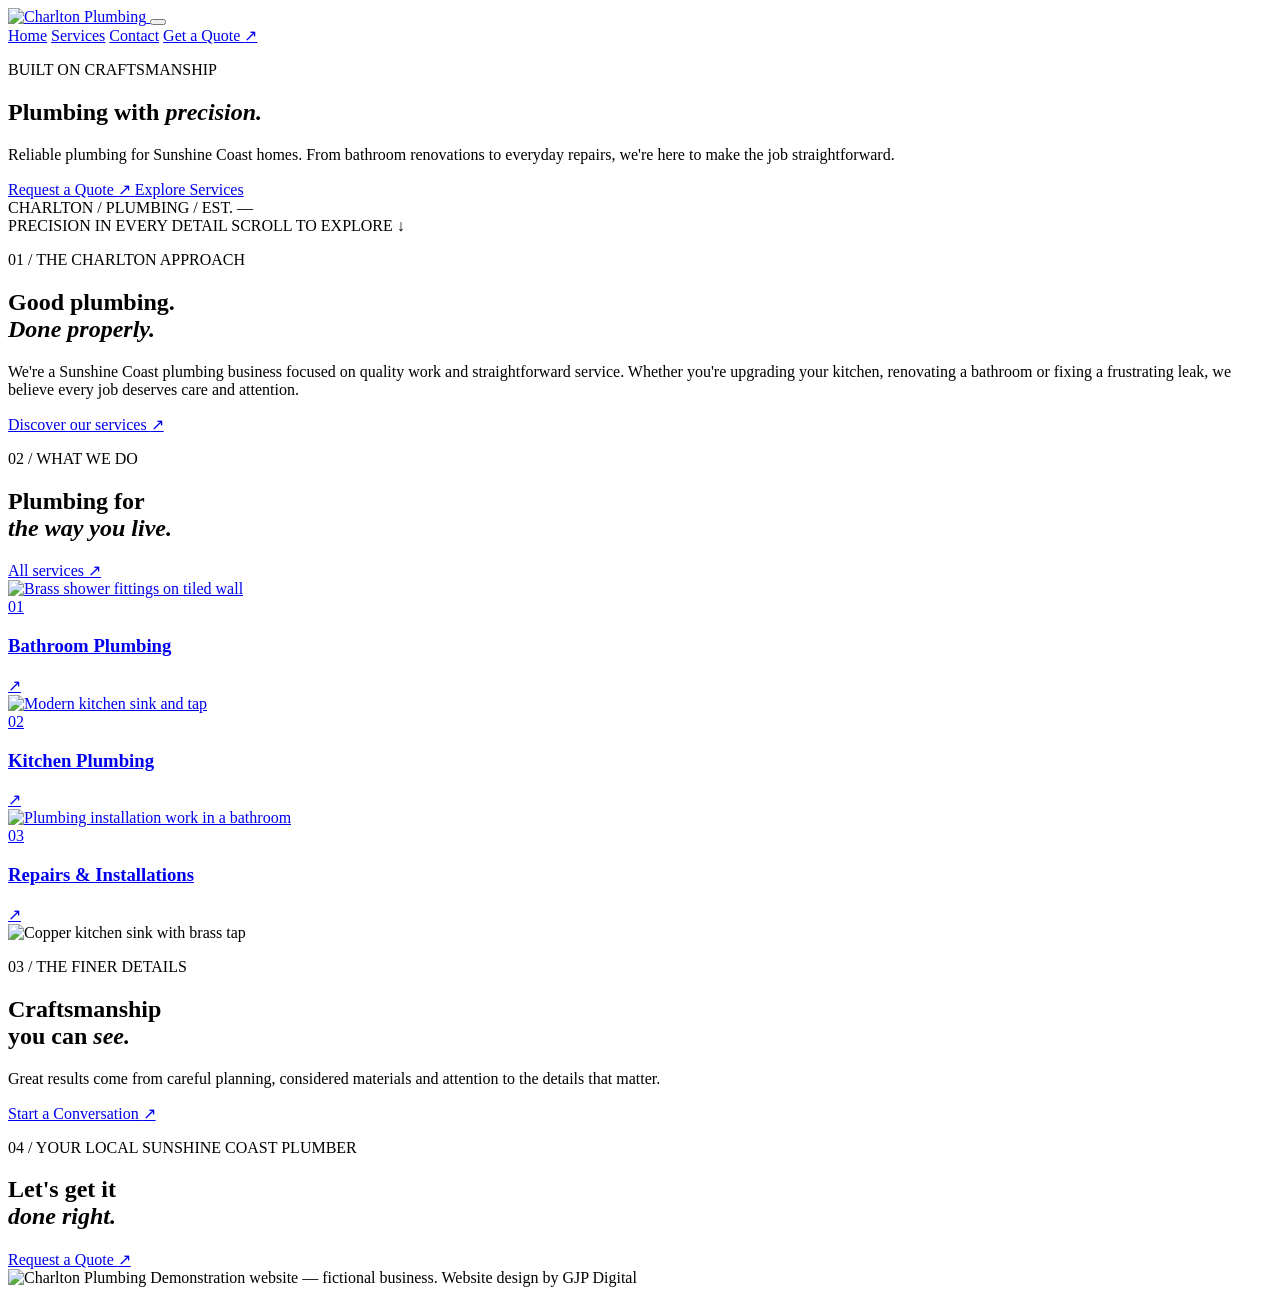
==== index.html @ 3bcf952d "Add files via upload" ====
<!DOCTYPE html>
<html lang="en-AU">
<head>
  <meta charset="UTF-8">
  <meta name="viewport" content="width=device-width, initial-scale=1.0">

  <title>Charlton Plumbing | Plumbing Services</title>
  <meta name="description" content="Explore Charlton Plumbing, a demonstration website showcasing professional plumbing services and custom website design.">

  <link rel="preconnect" href="https://fonts.googleapis.com">
  <link rel="preconnect" href="https://fonts.gstatic.com" crossorigin>
  <link href="https://fonts.googleapis.com/css2?family=DM+Sans:wght@400;500;600;700&family=Manrope:wght@400;500;600;700;800&display=swap" rel="stylesheet">

<link rel="icon" type="image/png" href="images/charlton-plumbing-icon.png">

  <link rel="stylesheet" href="css/style.css">
  <script src="js/script.js" defer></script>
</head>

<body>
  <header class="site-header">
    <div class="container header-inner">
      
<a href="index.html" class="brand" aria-label="Charlton Plumbing homepage">
  <img
    src="images/charlton-plumbing-logo-light.png"
    alt="Charlton Plumbing"
    class="brand-logo"
  >
</a>


      <button class="menu-toggle" type="button"
        aria-label="Toggle navigation"
        aria-controls="main-navigation"
        aria-expanded="false">
        <span></span><span></span><span></span>
      </button>

      <nav id="main-navigation" class="main-nav" aria-label="Main navigation">
        <a href="index.html" aria-current="page">Home</a>
        <a href="services.html">Services</a>
        <a href="contact.html">Contact</a>
        <a href="contact.html" class="nav-cta">
          Get a Quote <span aria-hidden="true">↗</span>
        </a>
      </nav>
    </div>
  </header>

  <main>

    <!-- HERO SECTION -->
    <section class="hero">
      <div class="hero-photo" aria-hidden="true"></div>
      <div class="hero-overlay" aria-hidden="true"></div>

      <div class="container hero-inner">
        <div class="hero-content">
          <p class="eyebrow">
            <span class="eyebrow-line"></span>
            BUILT ON CRAFTSMANSHIP
          </p>

          <h1>Plumbing with <em>precision.</em></h1>

          
<p class="hero-description">
  Reliable plumbing for Sunshine Coast homes.
  From bathroom renovations to everyday repairs,
  we're here to make the job straightforward.
</p>


          <div class="hero-actions">
            <a href="contact.html" class="button button-copper">
              Request a Quote <span aria-hidden="true">↗</span>
            </a>
            <a href="services.html" class="button button-outline">
              Explore Services
            </a>
          </div>
        </div>

        <div class="hero-side-label" aria-hidden="true">
          CHARLTON / PLUMBING / EST. —
        </div>
      </div>

      <div class="hero-bottom">
        <span>PRECISION IN EVERY DETAIL</span>
        <span>SCROLL TO EXPLORE ↓</span>
      </div>
    </section>

    <!-- INTRODUCTION SECTION -->
    <section class="intro section-padding">
      <div class="container intro-grid">
        <div>
          <p class="section-label">
            01 / THE CHARLTON APPROACH
          </p>

          <h2>
            Good plumbing.<br>
            <em>Done properly.</em>
          </h2>
        </div>

        <div class="intro-copy">
          
<p>
  We're a Sunshine Coast plumbing business focused
  on quality work and straightforward service.
  Whether you're upgrading your kitchen, renovating
  a bathroom or fixing a frustrating leak, we believe
  every job deserves care and attention.
</p>


          <a href="services.html" class="text-link">
            Discover our services <span aria-hidden="true">↗</span>
          </a>
        </div>
      </div>
    </section>

    <!-- SERVICES PREVIEW SECTION -->
    <section class="services-preview section-padding">
      <div class="container">
        <div class="section-heading">
          <div>
            <p class="section-label">
              02 / WHAT WE DO
            </p>

            
<h2>
  Plumbing for<br>
  <em>the way you live.</em>
</h2>

          </div>

          <a href="services.html" class="text-link">
            All services <span aria-hidden="true">↗</span>
          </a>
        </div>

        <div class="service-grid">

          <a class="service-card" href="services.html">
            <img
              src="images/brass-shower.jpg"
              alt="Brass shower fittings on tiled wall"
              loading="lazy"
            >

            <div class="service-card-content">
              <span>01</span>
              <h3>Bathroom Plumbing</h3>
              <span class="card-arrow" aria-hidden="true">↗</span>
            </div>
          </a>

          <a class="service-card" href="services.html">
            <img
              src="images/modern-kitchen.jpg"
              alt="Modern kitchen sink and tap"
              loading="lazy"
            >

            <div class="service-card-content">
              <span>02</span>
              <h3>Kitchen Plumbing</h3>
              <span class="card-arrow" aria-hidden="true">↗</span>
            </div>
          </a>

          <a class="service-card" href="services.html">
            <img
              src="images/bathroom-installation.jpg"
              alt="Plumbing installation work in a bathroom"
              loading="lazy"
            >

            <div class="service-card-content">
              <span>03</span>
              <h3>Repairs &amp; Installations</h3>
              <span class="card-arrow" aria-hidden="true">↗</span>
            </div>
          </a>

        </div>
      </div>
    </section>

    <!-- CRAFTSMANSHIP SECTION -->
    <section class="feature section-padding">
      <div class="container feature-grid">

        <div class="feature-image">
          <img
            src="images/copper-kitchen-sink.jpg"
            alt="Copper kitchen sink with brass tap"
            loading="lazy"
          >
        </div>

        <div class="feature-copy">
          <p class="section-label">
            03 / THE FINER DETAILS
          </p>

          <h2>
            Craftsmanship<br>
            you can <em>see.</em>
          </h2>

          <p>
            Great results come from careful planning, considered
            materials and attention to the details that matter.
          </p>

          <a href="contact.html" class="button button-copper">
            Start a Conversation <span aria-hidden="true">↗</span>
          </a>
        </div>

      </div>
    </section>

    <!-- CONTACT CALL TO ACTION -->
    <section class="contact-banner">
      <div class="container">
        
<p class="section-label">
  04 / YOUR LOCAL SUNSHINE COAST PLUMBER
</p>


        <h2>
          Let's get it<br>
          <em>done right.</em>
        </h2>

        <a href="contact.html" class="button button-copper">
          Request a Quote <span aria-hidden="true">↗</span>
        </a>
      </div>
    </section>

  </main>

  <!-- FOOTER -->
  <footer class="site-footer">
    <div class="container footer-inner">
      
<img
  src="images/charlton-plumbing-logo-light.png"
  alt="Charlton Plumbing"
  class="footer-logo"
>


      <span>Demonstration website — fictional business.</span>

      <span>Website design by GJP Digital</span>
    </div>
  </footer>

</body>
</html>
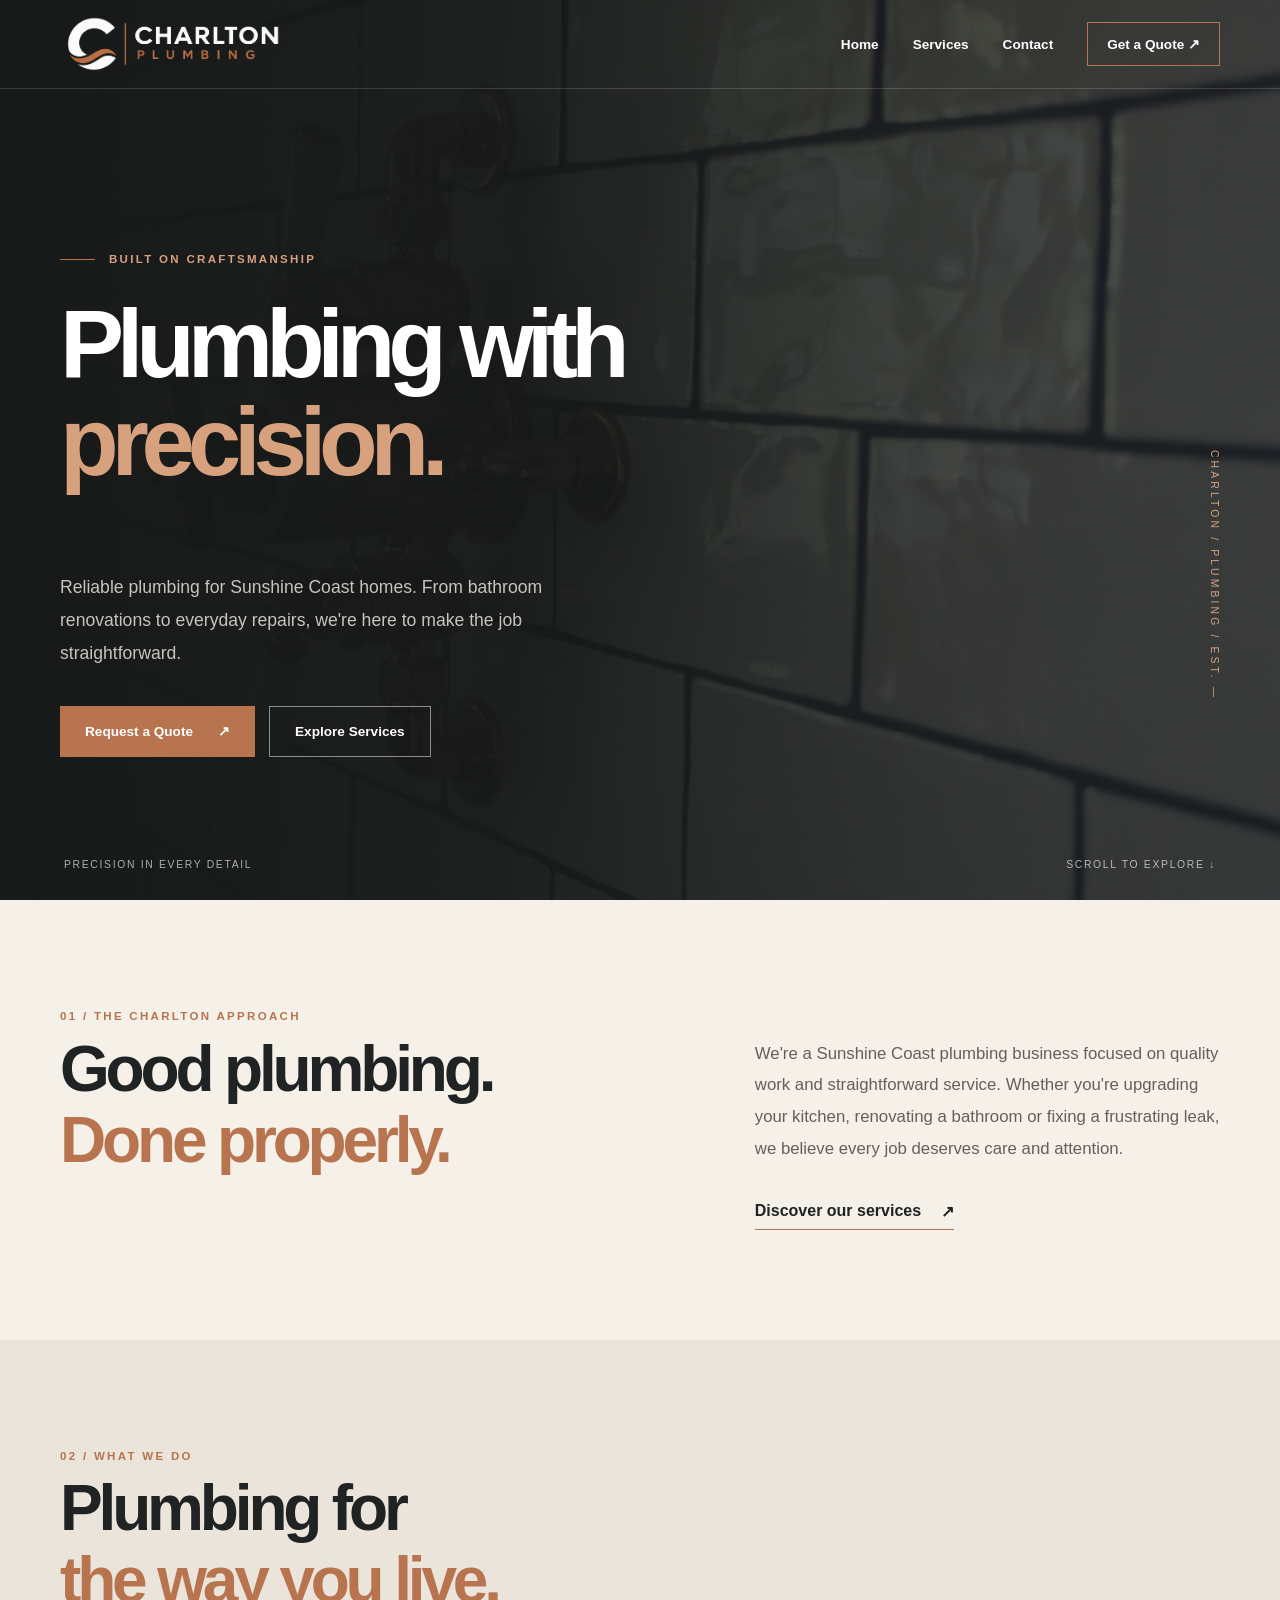
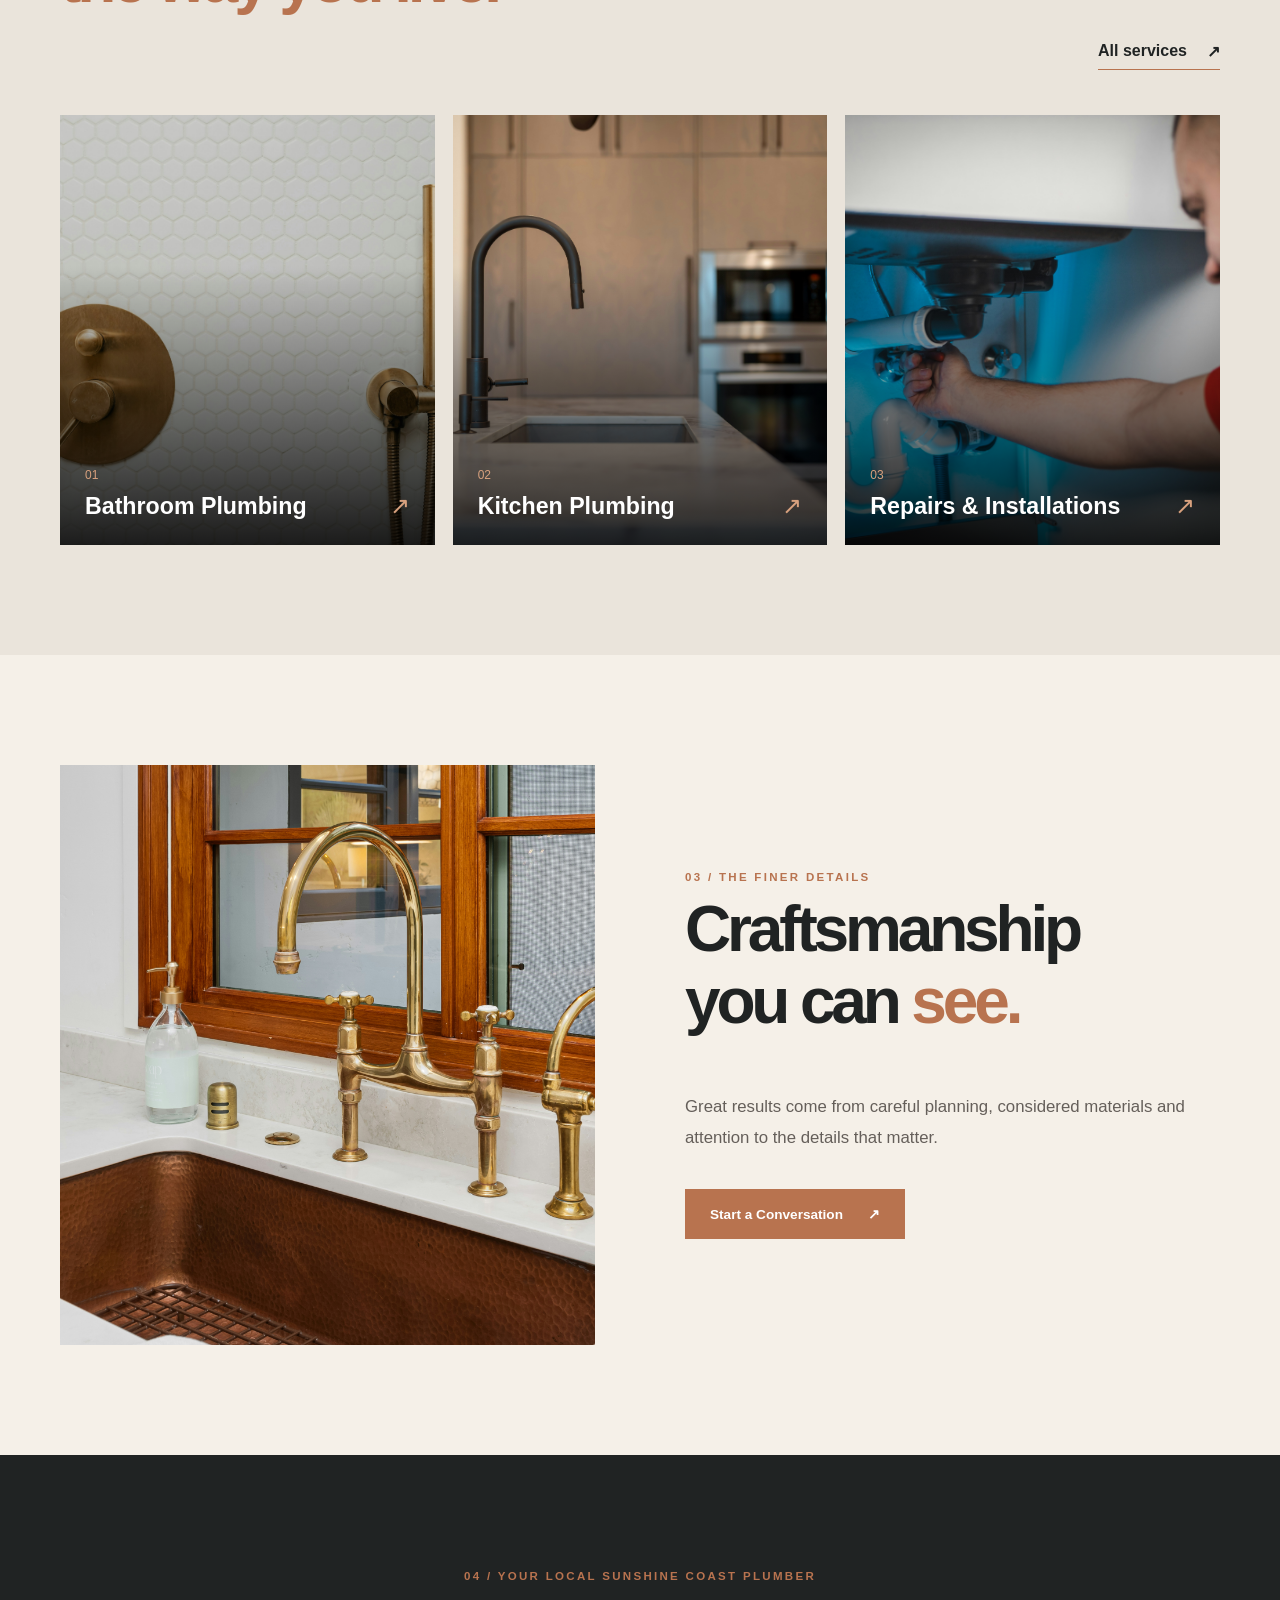
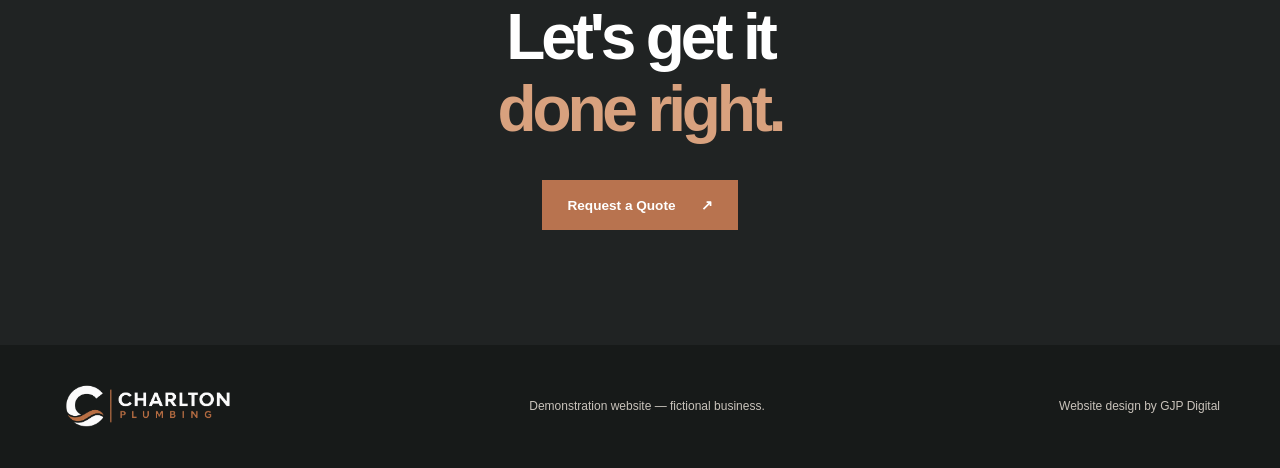
==== commit f26f67c2: "Connect homepage to Pages CMS" ====
--- a/index.html
+++ b/index.html
@@ -63,14 +63,21 @@
             BUILT ON CRAFTSMANSHIP
           </p>
 
-          <h1>Plumbing with <em>precision.</em></h1>
-
           
-<p class="hero-description">
+<h1>
+  <span id="hero-heading">Plumbing with</span>
+  <em id="hero-highlight">precision.</em>
+</h1>
+
+
+          
+
+<p class="hero-description" id="hero-description">
   Reliable plumbing for Sunshine Coast homes.
   From bathroom renovations to everyday repairs,
   we're here to make the job straightforward.
 </p>
+
 
 
           <div class="hero-actions">
--- a/css/style.css
+++ b/css/style.css
@@ -0,0 +1,1261 @@
+
+:root {
+  --charcoal: #202323;
+  --charcoal-light: #2c302e;
+  --copper: #b8734f;
+  --copper-light: #d8a17e;
+  --cream: #f5f0e8;
+  --text-muted: #c8c3bc;
+  --font-heading: "Manrope", sans-serif;
+  --font-body: "DM Sans", sans-serif;
+}
+
+* {
+  box-sizing: border-box;
+}
+
+html {
+  scroll-behavior: smooth;
+}
+
+body {
+  margin: 0;
+  background: var(--cream);
+  color: var(--charcoal);
+  font-family: var(--font-body);
+}
+
+img {
+  display: block;
+  max-width: 100%;
+}
+
+a {
+  color: inherit;
+  text-decoration: none;
+}
+
+button {
+  font: inherit;
+}
+
+.container {
+  width: min(1160px, calc(100% - 48px));
+  margin-inline: auto;
+}
+
+.section-padding {
+  padding: 110px 0;
+}
+
+h1, h2, h3, p {
+  margin-top: 0;
+}
+
+h1, h2, h3 {
+  font-family: var(--font-heading);
+}
+
+h1 {
+  font-size: clamp(3.6rem, 7.5vw, 7.8rem);
+  line-height: 1.02;
+  letter-spacing: -0.075em;
+  font-weight: 800;
+}
+
+h2 {
+  font-size: clamp(2.6rem, 5vw, 5.2rem);
+  line-height: 1.12;
+  letter-spacing: -0.065em;
+}
+
+h1 em, h2 em {
+  color: var(--copper-light);
+  font-style: normal;
+}
+
+.section-label, .eyebrow {
+  font-size: 0.72rem;
+  font-weight: 700;
+  letter-spacing: 0.2em;
+  text-transform: uppercase;
+  color: var(--copper);
+}
+
+.button {
+  display: inline-flex;
+  align-items: center;
+  justify-content: center;
+  gap: 25px;
+  padding: 17px 25px;
+  font-weight: 700;
+  font-size: 0.85rem;
+  transition: background 0.25s, transform 0.25s;
+}
+
+.button:hover {
+  transform: translateY(-3px);
+}
+
+.button-copper {
+  background: var(--copper);
+  color: white;
+}
+
+.button-copper:hover {
+  background: #995b3e;
+}
+
+.button-outline {
+  border: 1px solid rgba(255,255,255,0.5);
+  color: white;
+}
+
+.button-outline:hover {
+  background: rgba(255,255,255,0.12);
+}
+
+/* HEADER */
+
+.site-header {
+  position: absolute;
+  z-index: 50;
+  top: 0;
+  left: 0;
+  width: 100%;
+  border-bottom: 1px solid rgba(255,255,255,0.15);
+}
+
+.header-inner {
+  display: flex;
+  justify-content: space-between;
+  align-items: center;
+  min-height: 88px;
+}
+
+.brand {
+  display: flex;
+  align-items: center;
+  gap: 12px;
+  color: white;
+}
+
+.brand-mark {
+  font-size: 2.3rem;
+  font-weight: 800;
+  line-height: 1;
+  letter-spacing: -0.1em;
+}
+
+.brand-dot {
+  color: var(--copper);
+}
+
+.brand-name {
+  font-size: 0.82rem;
+  font-weight: 800;
+  letter-spacing: 0.14em;
+}
+
+.brand-name span {
+  display: block;
+  font-size: 0.6rem;
+  letter-spacing: 0.3em;
+  color: var(--copper-light);
+}
+
+.main-nav {
+  display: flex;
+  align-items: center;
+  gap: 34px;
+  color: white;
+}
+
+.main-nav > a {
+  font-size: 0.85rem;
+  font-weight: 600;
+}
+
+.main-nav > a:hover {
+  color: var(--copper-light);
+}
+
+.main-nav .nav-cta {
+  padding: 13px 19px;
+  border: 1px solid var(--copper);
+}
+
+.menu-toggle {
+  display: none;
+}
+
+/* HERO */
+
+.hero {
+  position: relative;
+  min-height: 760px;
+  height: 100svh;
+  max-height: 1050px;
+  background: var(--charcoal);
+  color: white;
+  overflow: hidden;
+  display: flex;
+  align-items: center;
+}
+
+.hero-photo {
+  position: absolute;
+  inset: 0;
+  background-image: url("../images/hero-copper-plumbing.jpg");
+  background-size: cover;
+  background-position: center;
+  opacity: 0.4;
+}
+
+.hero-overlay {
+  position: absolute;
+  inset: 0;
+  background: linear-gradient(
+    90deg,
+    rgba(22,25,24,0.98) 0%,
+    rgba(22,25,24,0.9) 38%,
+    rgba(22,25,24,0.3) 100%
+  );
+}
+
+.hero-inner {
+  position: relative;
+  z-index: 2;
+  padding-top: 110px;
+}
+
+.hero-content {
+  max-width: 850px;
+}
+
+.eyebrow {
+  display: flex;
+  align-items: center;
+  gap: 14px;
+  margin-bottom: 30px;
+  color: var(--copper-light);
+}
+
+.eyebrow-line {
+  width: 35px;
+  height: 1px;
+  background: var(--copper);
+}
+
+.hero-description {
+  max-width: 490px;
+  font-size: 1.1rem;
+  line-height: 1.9;
+  color: var(--text-muted);
+  margin-bottom: 35px;
+}
+
+.hero-actions {
+  display: flex;
+  flex-wrap: wrap;
+  gap: 14px;
+}
+
+.hero-side-label {
+  position: absolute;
+  right: 0;
+  top: 50%;
+  writing-mode: vertical-rl;
+  letter-spacing: 0.3em;
+  font-size: 0.65rem;
+  color: var(--copper-light);
+}
+
+
+
+.hero-bottom {
+  position: absolute;
+  bottom: 30px;
+  left: 5%;
+  right: 5%;
+  z-index: 3;
+  display: flex;
+  justify-content: space-between;
+  color: rgba(255,255,255,0.65);
+  font-size: 0.65rem;
+  letter-spacing: 0.16em;
+}
+
+/* INTRO */
+
+.intro-grid {
+  display: grid;
+  grid-template-columns: 1.3fr 1fr;
+  gap: 90px;
+  align-items: end;
+}
+
+.intro h2 em,
+.services-preview h2 em,
+.feature h2 em {
+  color: var(--copper);
+}
+
+.intro-copy p,
+.feature-copy > p:not(.section-label) {
+  color: #655f5a;
+  line-height: 1.9;
+  font-size: 1.05rem;
+}
+
+.text-link {
+  display: inline-flex;
+  gap: 20px;
+  border-bottom: 1px solid var(--copper);
+  padding-bottom: 8px;
+  margin-top: 20px;
+  font-weight: 700;
+}
+
+/* SERVICES */
+
+.services-preview {
+  background: #eae4db;
+}
+
+.section-heading {
+  display: flex;
+  justify-content: space-between;
+  align-items: end;
+  gap: 30px;
+  margin-bottom: 45px;
+}
+
+.service-grid {
+  display: grid;
+  grid-template-columns: repeat(3, 1fr);
+  gap: 18px;
+}
+
+.service-card {
+  position: relative;
+  height: 430px;
+  overflow: hidden;
+  background: var(--charcoal);
+}
+
+.service-card img {
+  width: 100%;
+  height: 100%;
+  object-fit: cover;
+  transition: transform 0.6s ease;
+}
+
+.service-card:hover img {
+  transform: scale(1.06);
+}
+
+.service-card::after {
+  content: "";
+  position: absolute;
+  inset: 0;
+  background: linear-gradient(transparent 35%, rgba(0,0,0,0.85));
+}
+
+.service-card-content {
+  position: absolute;
+  bottom: 25px;
+  left: 25px;
+  right: 25px;
+  z-index: 2;
+  color: white;
+}
+
+.service-card-content > span:first-child {
+  color: var(--copper-light);
+  font-size: 0.75rem;
+}
+
+.service-card h3 {
+  margin: 10px 0 0;
+  font-size: 1.45rem;
+}
+
+.card-arrow {
+  position: absolute;
+  right: 0;
+  bottom: 0;
+  font-size: 1.5rem;
+  color: var(--copper-light);
+}
+
+/* FEATURE */
+
+.feature {
+  background: var(--cream);
+}
+
+.feature-grid {
+  display: grid;
+  grid-template-columns: 1fr 1fr;
+  gap: 90px;
+  align-items: center;
+}
+
+.feature-image {
+  height: 580px;
+  overflow: hidden;
+}
+
+.feature-image img {
+  width: 100%;
+  height: 100%;
+  object-fit: cover;
+}
+
+.feature-copy > p:not(.section-label) {
+  margin-bottom: 35px;
+}
+
+/* CONTACT BANNER */
+
+.contact-banner {
+  padding: 115px 0;
+  background: var(--charcoal);
+  color: white;
+  text-align: center;
+}
+
+.contact-banner h2 {
+  margin: 20px 0 35px;
+}
+
+.contact-banner h2 em {
+  color: var(--copper-light);
+}
+
+/* FOOTER */
+
+.site-footer {
+  background: #171a19;
+  color: #c9c3bb;
+  padding: 32px 0;
+}
+
+.footer-inner {
+  display: flex;
+  justify-content: space-between;
+  gap: 25px;
+  align-items: center;
+  font-size: 0.75rem;
+}
+
+.footer-brand {
+  font-weight: 800;
+  color: white;
+  letter-spacing: 0.1em;
+}
+
+.footer-brand span {
+  color: var(--copper-light);
+}
+
+/* MOBILE */
+
+@media (max-width: 800px) {
+  .container {
+    width: min(100% - 36px, 1160px);
+  }
+
+  .section-padding {
+    padding: 75px 0;
+  }
+
+  .header-inner {
+    min-height: 76px;
+  }
+
+  .menu-toggle {
+    display: flex;
+    flex-direction: column;
+    justify-content: center;
+    gap: 5px;
+    background: none;
+    border: 0;
+    padding: 10px;
+    cursor: pointer;
+    z-index: 60;
+  }
+
+  .menu-toggle span {
+    width: 25px;
+    height: 2px;
+    background: white;
+  }
+
+  .main-nav {
+    display: none;
+    position: absolute;
+    top: 76px;
+    left: 0;
+    right: 0;
+    padding: 25px;
+    background: var(--charcoal);
+    flex-direction: column;
+    align-items: stretch;
+    gap: 20px;
+  }
+
+  .main-nav.is-open {
+    display: flex;
+  }
+
+  .hero {
+    min-height: 700px;
+    height: 100svh;
+  }
+
+  .hero-inner {
+    padding-top: 85px;
+  }
+
+  .hero-photo {
+    background-position: 65% center;
+  }
+
+  .hero-overlay {
+    background: rgba(22,25,24,0.75);
+  }
+
+  h1 {
+    font-size: clamp(3.1rem, 12vw, 5.5rem);
+  }
+
+  .hero-description {
+    font-size: 1rem;
+  }
+
+  .hero-side-label {
+    display: none;
+  }
+
+  
+
+  .intro-grid,
+  .feature-grid {
+    grid-template-columns: 1fr;
+    gap: 35px;
+  }
+
+  .section-heading {
+    align-items: start;
+    flex-direction: column;
+  }
+
+  .service-grid {
+    grid-template-columns: 1fr;
+  }
+
+  .service-card {
+    height: 340px;
+  }
+
+  .feature-image {
+    height: 400px;
+  }
+
+  .footer-inner {
+    flex-direction: column;
+    text-align: center;
+  }
+}
+
+@media (prefers-reduced-motion: reduce) {
+  *, *::before, *::after {
+    scroll-behavior: auto !important;
+    animation-duration: 0.01ms !important;
+    transition-duration: 0.01ms !important;
+  }
+}
+
+
+
+/* =====================================
+   CONTACT PAGE
+===================================== */
+
+.contact-page-hero {
+  position: relative;
+  background: var(--charcoal);
+  color: white;
+  padding: 205px 0 125px;
+  overflow: hidden;
+}
+
+
+.contact-page-hero h1 {
+  font-size: clamp(3.5rem, 7vw, 7rem);
+  max-width: 950px;
+  margin: 25px 0 30px;
+}
+
+.contact-hero-description {
+  max-width: 530px;
+  color: var(--text-muted);
+  font-size: 1.1rem;
+  line-height: 1.9;
+}
+
+.contact-hero-bottom {
+  position: absolute;
+  bottom: 25px;
+  left: 5%;
+  right: 5%;
+  display: flex;
+  justify-content: space-between;
+  color: rgba(255,255,255,0.45);
+  font-size: 0.65rem;
+  letter-spacing: 0.16em;
+}
+
+.contact-page-content {
+  background: var(--cream);
+}
+
+.contact-page-grid {
+  display: grid;
+  grid-template-columns: 0.9fr 1.1fr;
+  gap: 90px;
+  align-items: start;
+}
+
+.contact-page-info h2 {
+  font-size: clamp(2.4rem, 3.7vw, 4rem);
+  margin: 25px 0;
+}
+
+.contact-page-info h2 em {
+  color: var(--copper);
+}
+
+.contact-info-description {
+  color: #655f5a;
+  line-height: 1.9;
+  font-size: 1.05rem;
+}
+
+.contact-info-divider {
+  height: 1px;
+  background: #d7cec4;
+  margin: 40px 0;
+}
+
+.contact-info-item {
+  display: flex;
+  align-items: flex-start;
+  gap: 22px;
+  margin-bottom: 30px;
+}
+
+.contact-info-number {
+  color: var(--copper);
+  font-size: 0.75rem;
+  font-weight: 700;
+  padding-top: 5px;
+}
+
+.contact-info-item h3 {
+  font-size: 1rem;
+  margin-bottom: 10px;
+}
+
+.contact-info-item p {
+  color: #655f5a;
+  line-height: 1.8;
+  font-size: 0.9rem;
+}
+
+.contact-demo-note {
+  margin-top: 50px;
+  padding: 25px;
+  border-left: 2px solid var(--copper);
+  background: #eae4db;
+}
+
+.contact-demo-note strong {
+  font-size: 0.85rem;
+}
+
+.contact-demo-note p {
+  margin: 10px 0 0;
+  font-size: 0.85rem;
+  line-height: 1.7;
+  color: #655f5a;
+}
+
+/* =====================================
+   CONTACT FORM
+===================================== */
+
+.contact-form-panel {
+  background: white;
+  padding: 45px;
+  border: 1px solid #e5ded6;
+  scroll-margin-top: 30px;
+}
+
+.contact-form-heading {
+  margin-bottom: 35px;
+}
+
+.contact-form-heading h2 {
+  font-size: clamp(1.8rem, 3vw, 2.6rem);
+  margin: 15px 0;
+}
+
+.contact-form-heading h2 em {
+  color: var(--copper);
+}
+
+.contact-form-heading > p {
+  color: #655f5a;
+  font-size: 0.95rem;
+  line-height: 1.8;
+}
+
+.form-row {
+  display: grid;
+  grid-template-columns: 1fr 1fr;
+  gap: 20px;
+}
+
+.form-field {
+  display: flex;
+  flex-direction: column;
+  gap: 9px;
+  margin-bottom: 23px;
+}
+
+.form-field label {
+  font-size: 0.8rem;
+  font-weight: 700;
+  color: var(--charcoal);
+}
+
+.form-field input,
+.form-field select,
+.form-field textarea {
+  width: 100%;
+  min-width: 0;
+  padding: 15px 16px;
+  border: 1px solid #dcd4cb;
+  border-radius: 0;
+  background: #faf8f5;
+  color: var(--charcoal);
+  font: inherit;
+  font-size: 0.9rem;
+  transition: border-color 0.2s, background 0.2s;
+}
+
+.form-field textarea {
+  resize: vertical;
+  min-height: 140px;
+}
+
+.form-field input:focus,
+.form-field select:focus,
+.form-field textarea:focus {
+  outline: 2px solid var(--copper);
+  outline-offset: 2px;
+  border-color: var(--copper);
+  background: white;
+}
+
+.form-field input::placeholder,
+.form-field textarea::placeholder {
+  color: #89817a;
+}
+
+.contact-submit {
+  border: 0;
+  cursor: pointer;
+  width: 100%;
+  margin-top: 5px;
+}
+
+.form-disclaimer {
+  margin: 18px 0 0;
+  color: #746b63;
+  font-size: 0.75rem;
+  text-align: center;
+  line-height: 1.6;
+}
+
+.form-success {
+  margin-top: 20px;
+  padding: 18px;
+  border-left: 3px solid var(--copper);
+  background: var(--cream);
+  color: var(--charcoal);
+  line-height: 1.7;
+  font-size: 0.9rem;
+}
+
+.form-success[hidden] {
+  display: none;
+}
+
+/* CONTACT PAGE RESPONSIVE STYLING */
+
+@media (max-width: 900px) {
+  .contact-page-grid {
+    grid-template-columns: 1fr;
+    gap: 55px;
+  }
+
+  .contact-page-hero {
+    padding: 165px 0 105px;
+  }
+}
+
+@media (max-width: 600px) {
+  .contact-page-hero {
+    padding: 145px 0 95px;
+  }
+
+  .contact-page-hero h1 {
+    font-size: clamp(2.9rem, 11vw, 4.5rem);
+  }
+
+  .contact-hero-bottom {
+    gap: 15px;
+    font-size: 0.55rem;
+  }
+
+  .contact-form-panel {
+    padding: 28px 22px;
+  }
+
+  .form-row {
+    grid-template-columns: 1fr;
+    gap: 0;
+  }
+
+  .contact-page-info h2 {
+    font-size: 2.5rem;
+  }
+}
+
+/* =====================================
+   SERVICES PAGE
+===================================== */
+
+.services-page-hero {
+  position: relative;
+  background: var(--charcoal);
+  color: white;
+  padding: 205px 0 125px;
+  overflow: hidden;
+}
+
+
+.services-page-hero .container {
+  position: relative;
+  z-index: 1;
+}
+
+.services-page-hero h1 {
+  font-size: clamp(3.5rem, 7vw, 7rem);
+  margin: 25px 0 30px;
+}
+
+.services-hero-description {
+  max-width: 570px;
+  color: var(--text-muted);
+  font-size: 1.1rem;
+  line-height: 1.9;
+  margin-bottom: 35px;
+}
+
+.services-hero-bottom {
+  position: absolute;
+  bottom: 25px;
+  left: 5%;
+  right: 5%;
+  display: flex;
+  justify-content: space-between;
+  color: rgba(255,255,255,0.45);
+  font-size: 0.65rem;
+  letter-spacing: 0.16em;
+}
+
+/* SERVICES INTRODUCTION */
+
+.services-page-intro {
+  background: var(--cream);
+}
+
+.services-intro-grid {
+  display: grid;
+  grid-template-columns: 1.2fr 1fr;
+  gap: 90px;
+  align-items: center;
+}
+
+.services-intro-grid h2 em {
+  color: var(--copper);
+}
+
+.services-intro-grid > div:last-child p {
+  color: #655f5a;
+  font-size: 1.05rem;
+  line-height: 1.9;
+}
+
+/* DETAILED SERVICE ROWS */
+
+.service-detail {
+  display: grid;
+  grid-template-columns: 1fr 1fr;
+  min-height: 580px;
+  background: #eae4db;
+}
+
+.service-detail:nth-child(2) {
+  background: var(--cream);
+}
+
+
+.service-detail-image {
+  display: flex;
+  align-items: center;
+  justify-content: center;
+  padding: 45px;
+  min-height: 520px;
+  overflow: hidden;
+}
+
+.service-detail-image img {
+  display: block;
+  width: 100%;
+  height: auto;
+  max-height: 560px;
+  object-fit: contain;
+}
+
+
+.service-detail-content {
+  display: flex;
+  flex-direction: column;
+  justify-content: center;
+  align-items: flex-start;
+  padding: clamp(40px, 6vw, 100px);
+}
+
+.service-detail-content h2 {
+  font-size: clamp(2.2rem, 3.7vw, 4.2rem);
+  margin: 20px 0 25px;
+}
+
+.service-detail-content h2 em {
+  color: var(--copper);
+}
+
+.service-detail-content > p:not(.section-label) {
+  color: #655f5a;
+  font-size: 1rem;
+  line-height: 1.9;
+  max-width: 510px;
+}
+
+.service-detail-list {
+  list-style: none;
+  padding: 0;
+  margin: 15px 0 20px;
+}
+
+.service-detail-list li {
+  position: relative;
+  padding: 12px 0 12px 25px;
+  color: var(--charcoal);
+  font-size: 0.9rem;
+  border-bottom: 1px solid #d8d0c6;
+}
+
+.service-detail-list li::before {
+  content: "";
+  position: absolute;
+  left: 0;
+  top: 50%;
+  width: 7px;
+  height: 7px;
+  background: var(--copper);
+  transform: translateY(-50%);
+}
+
+.service-detail-reverse .service-detail-image {
+  order: 2;
+}
+
+.service-detail-reverse .service-detail-content {
+  order: 1;
+}
+
+/* =====================================
+   SERVICES APPROACH
+===================================== */
+
+.services-approach {
+  background: var(--cream);
+}
+
+.services-approach-grid {
+  display: grid;
+  grid-template-columns: 1fr 1fr;
+  gap: 100px;
+  align-items: start;
+}
+
+.services-approach h2 em {
+  color: var(--copper);
+}
+
+.services-approach-copy > p {
+  color: #655f5a;
+  font-size: 1.05rem;
+  line-height: 1.9;
+  margin-bottom: 40px;
+}
+
+.approach-point {
+  display: flex;
+  gap: 25px;
+  padding: 25px 0;
+  border-top: 1px solid #d8d0c6;
+}
+
+.approach-point > span {
+  color: var(--copper);
+  font-weight: 700;
+  font-size: 0.75rem;
+  padding-top: 4px;
+}
+
+.approach-point h3 {
+  font-size: 1.05rem;
+  margin-bottom: 10px;
+}
+
+.approach-point p {
+  color: #655f5a;
+  font-size: 0.9rem;
+  line-height: 1.7;
+  margin-bottom: 0;
+}
+
+/* SERVICES PAGE RESPONSIVE */
+
+@media (max-width: 900px) {
+  .services-page-hero {
+    padding: 165px 0 105px;
+  }
+
+  .services-intro-grid,
+  .services-approach-grid {
+    grid-template-columns: 1fr;
+    gap: 35px;
+  }
+
+  .service-detail {
+    grid-template-columns: 1fr;
+  }
+
+
+.service-detail-image {
+  min-height: 0;
+  height: auto;
+  padding: 25px;
+}
+
+
+  .service-detail-reverse .service-detail-image,
+  .service-detail-reverse .service-detail-content {
+    order: initial;
+  }
+
+  .service-detail-content {
+    padding: 55px 36px;
+  }
+}
+
+@media (max-width: 600px) {
+  .services-page-hero {
+    padding: 145px 0 95px;
+  }
+
+  .services-page-hero h1 {
+    font-size: clamp(2.9rem, 11vw, 4.5rem);
+  }
+
+  .services-hero-bottom {
+    gap: 15px;
+    font-size: 0.55rem;
+  }
+
+  .services-hero-description {
+    font-size: 1rem;
+  }
+
+.service-detail-image {
+  padding: 20px;
+}
+
+  .service-detail-content {
+    padding: 45px 24px;
+  }
+
+  .service-detail-content h2 {
+    font-size: 2.4rem;
+  }
+
+  .services-approach-grid {
+    gap: 25px;
+  }
+}
+
+/* =====================================
+   CHARLTON PLUMBING LOGO
+===================================== */
+
+.brand-logo {
+  display: block;
+  width: 225px;
+  height: auto;
+}
+
+/* Smaller logo on mobile */
+@media (max-width: 600px) {
+  .brand-logo {
+    width: 185px;
+  }
+}
+
+.footer-logo {
+  display: block;
+  width: 175px;
+  height: auto;
+}
+
+/* =====================================
+   SERVICES & CONTACT HERO PHOTOGRAPHS
+===================================== */
+
+.services-page-hero,
+.contact-page-hero {
+  position: relative;
+  overflow: hidden;
+  isolation: isolate;
+}
+
+/* Circular image */
+
+.page-hero-circle {
+  position: absolute;
+  width: clamp(380px, 37vw, 570px);
+  aspect-ratio: 1 / 1;
+
+  right: -100px;
+  top: 60%;
+  transform: translateY(-50%);
+
+  border: 2px solid #B8734F;
+  border-radius: 50%;
+  overflow: hidden;
+
+  z-index: 0;
+  pointer-events: none;
+}
+
+
+/* Image fills the circular frame */
+
+.page-hero-circle img {
+  display: block;
+  width: 100%;
+  height: 100%;
+  object-fit: cover;
+  object-position: 75% 65%;
+}
+
+
+/* Keep text and buttons above the image */
+.services-page-hero > .container,
+.contact-page-hero > .container {
+  position: relative;
+  z-index: 2;
+}
+
+/* Adjust for smaller desktop screens */
+@media (max-width: 1200px) {
+  .page-hero-circle {
+    width: 430px;
+    right: -190px;
+    opacity: 0.75;
+  }
+}
+
+/* Mobile layout */
+@media (max-width: 768px) {
+  .page-hero-circle {
+    width: 290px;
+    right: -175px;
+    top: 35%;
+    opacity: 0.3;
+  }
+}
+
+.contact-page-hero .page-hero-circle {
+  top: 57%;
+}
+@media (max-width: 768px) {
+
+  .services-page-hero,
+  .contact-page-hero {
+    background-color: #202323;
+  }
+
+  .page-hero-circle,
+  .contact-page-hero .page-hero-circle {
+    position: absolute;
+    inset: 0;
+    width: 100%;
+    height: 100%;
+    aspect-ratio: auto;
+    transform: none;
+    border: none;
+    border-radius: 0;
+    opacity: 1;
+    overflow: hidden;
+    z-index: 0;
+  }
+
+  .page-hero-circle img {
+    width: 100%;
+    height: 100%;
+    object-fit: cover;
+    object-position: center;
+  }
+
+  .page-hero-circle::after {
+    content: "";
+    position: absolute;
+    inset: 0;
+    background: linear-gradient(
+      90deg,
+      rgba(32, 35, 35, 0.98) 0%,
+      rgba(32, 35, 35, 0.88) 45%,
+      rgba(32, 35, 35, 0.62) 100%
+    );
+  }
+
+}
